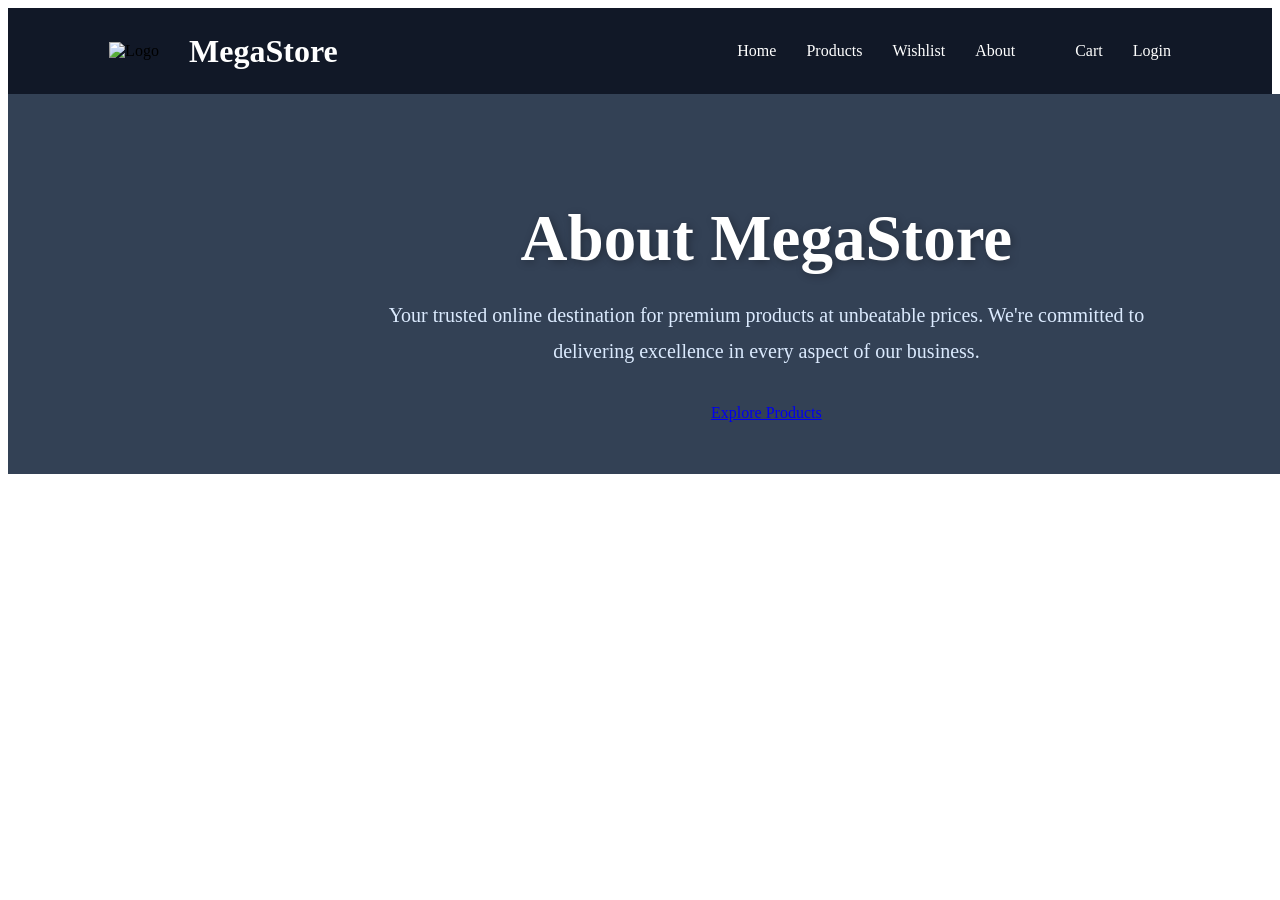
==== pages/about.html @ d9090985 "hero content add" ====
<!DOCTYPE html>
<html>
<head>
  <title>About Page</title>
  <link rel="stylesheet" href="./../css/header.css">
  <link rel="stylesheet" href="./../css/about.css">
</head>
<body>
     <!-- header -->
  <header>
    <nav class="navbar">
      <div class="logo">
        <img src="./../images/logo.png" alt="Logo" class="logo-img" />
        <a href="./../index.html">MegaStore</a>
      </div>

      <ul class="nav-links">
        <li><a href="./../index.html">Home</a></li>
        <li><a href="#">Products</a></li>
        <li><a href="#">Wishlist</a></li>
        <li><a href="./about.html">About</li>
        <li><a href="#">Cart</a></li>
        <li><a href="#">Login</a></li>
      </ul>

      <div class="menu-btn" onclick="toggleMenu()">
        <img src="./../images/menu.png" alt="menu" />
      </div>
  </header>

   <!-- About Hero Section -->
<section class="hero">
    <div class="hero-content">
        <h1>About MegaStore</h1>

        <p>
            Your trusted online destination for premium products at unbeatable
            prices. We're committed to delivering excellence in every aspect
            of our business.
        </p>

        <a href="#" class="hero-btn">Explore Products</a>
    </div>
</section>

</body>
</html>
---- css/header.css ----
header
.navbar {
    display: flex;
    justify-content: space-between;
    align-items: center;
    padding: 18px 8%;
    background-color: #111827;
    position: sticky;
    top: 0;
    z-index: 1000;
}

.logo {
    display: flex;
    align-items: center;
    gap: 10px;
}

.logo-img {
    width: 70px;
    height: auto;
    object-fit: contain;
    display: block;
}

.logo a {
    text-decoration: none;
    color: white;
    font-size: 2rem;
    font-weight: bold;
    line-height: 1;
}

.nav-links {
    display: flex;
    list-style: none;
    gap: 30px;
}

.nav-links a {
    text-decoration: none;
    color: white;
    font-size: 1rem;
    transition: 0.3s;
}

.nav-links a:hover {
    color: #3b82f6;
}

.menu-btn {
    display: none;
    cursor: pointer;
}

.menu-btn img {
    width: 32px;
    height: 32px;
    object-fit: contain;
}

@media(max-width:768px) {

    .menu-btn {
        display: block;
    }

    .nav-links {
        position: absolute;
        top: 75px;
        left: 0;
        width: 100%;
        background: #111827;
        flex-direction: column;
        align-items: center;
        gap: 20px;
        padding: 20px 0;
        display: none;
    }

    .nav-links.active {
        /* display: flex; */
        display: flex !important;
}
}
---- css/about.css ----
/* About Page Specific Styles */
 .about-hero {
   background: linear-gradient(135deg, #1e293b, #3b82f6);
   color: white;
   /* padding: 100px 8%; */
   padding: 120px 8% 100px;
   text-align: center;
 }

 /* Hero Section */
.hero{
    min-height: 380px;
    width: 100%;
    display: flex;
    justify-content: center;
    align-items: center;
    text-align: center;
    padding: 0 10%;

    background: #334155;
    color: #fff;
}
/* Hero Content */
.hero-content{
    max-width: 800px;
}

.hero-content h1{
    font-size: 65px;
    font-weight: 700;
    margin-bottom: 20px;
    line-height: 1.2;
    text-shadow: 2px 2px 8px rgba(0,0,0,0.3);
}

.hero-content p{
    font-size: 20px;
    line-height: 1.8;
    color: #dbeafe;
    margin-bottom: 35px;
}
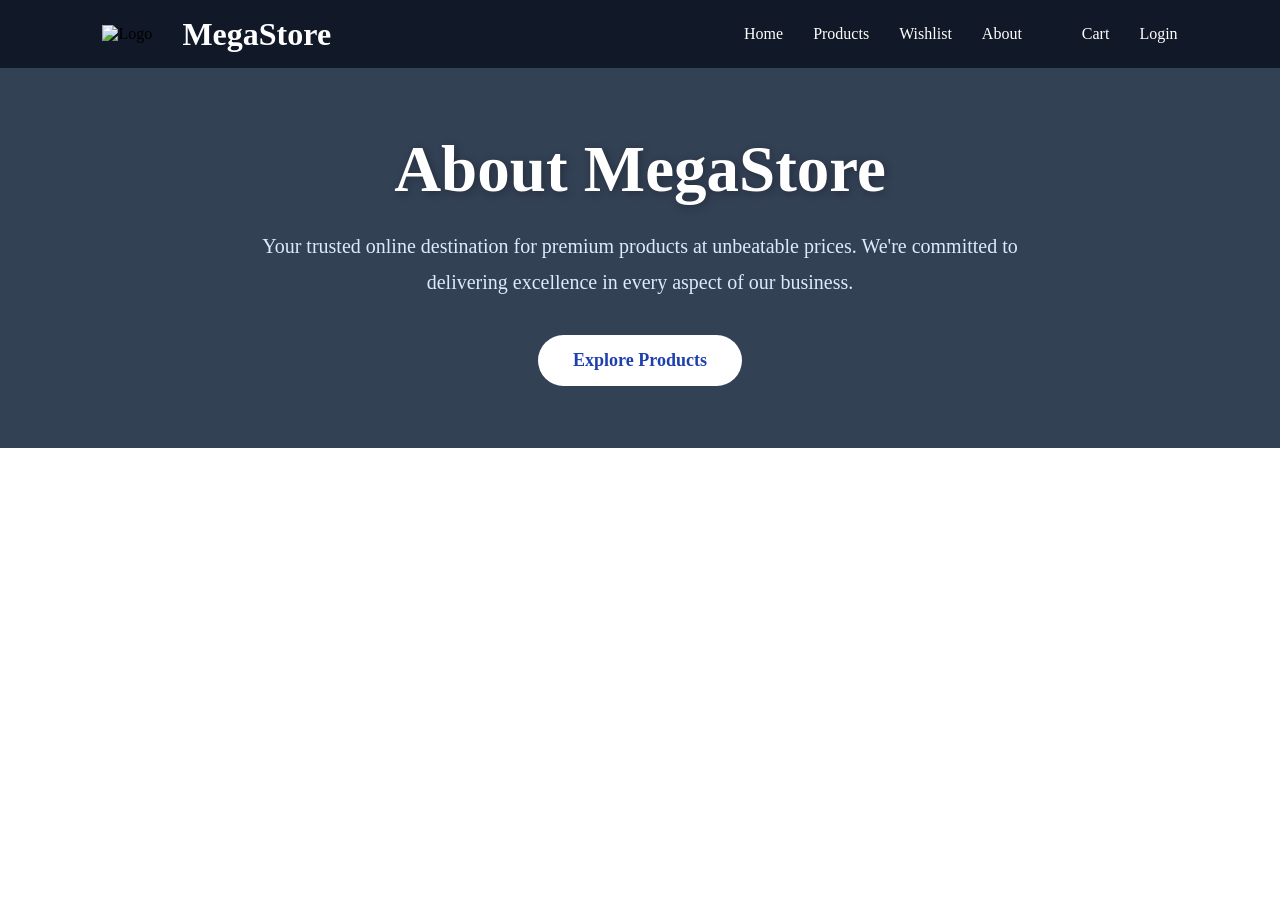
==== commit 349d5497: "adjust hero box" ====
--- a/pages/about.html
+++ b/pages/about.html
@@ -2,7 +2,7 @@
 <html>
 <head>
   <title>About Page</title>
-  <link rel="stylesheet" href="./../css/header.css">
+  <link rel="stylesheet" href="./../css/style.css">
   <link rel="stylesheet" href="./../css/about.css">
 </head>
 <body>
--- a/css/style.css
+++ b/css/style.css
@@ -0,0 +1,571 @@
+* {
+    margin: 0;
+    padding: 0;
+    box-sizing: border-box;
+}
+
+header .navbar {
+    display: flex;
+    justify-content: space-between;
+    align-items: center;
+    padding: 18px 8%;
+    background-color: #111827;
+    position: sticky;
+    top: 0;
+    z-index: 1000;
+}
+
+.logo {
+    display: flex;
+    align-items: center;
+    gap: 10px;
+}
+
+.logo-img {
+    width: 70px;
+    height: auto;
+    object-fit: contain;
+    display: block;
+}
+
+.nav-links a:hover {
+    color: #3b82f6;
+}
+
+.menu-btn {
+    display: none;
+    cursor: pointer;
+}
+
+.menu-btn img {
+    width: 32px;
+    height: 32px;
+    object-fit: contain;
+}
+
+.logo a {
+    text-decoration: none;
+    color: white;
+    font-size: 2rem;
+    font-weight: bold;
+    line-height: 1;
+}
+
+.nav-links {
+    display: flex;
+    list-style: none;
+    gap: 30px;
+}
+
+.nav-links a {
+    text-decoration: none;
+    color: white;
+    font-size: 1rem;
+    transition: 0.3s;
+}
+
+/* responsive */
+@media(max-width:768px) {
+
+    .menu-btn {
+        display: block;
+    }
+
+    .nav-links {
+        position: absolute;
+        top: 75px;
+        left: 0;
+        width: 100%;
+        background: #111827;
+        flex-direction: column;
+        align-items: center;
+        gap: 20px;
+        padding: 20px 0;
+        display: none;
+    }
+
+    .nav-links.active {
+        display: flex !important;
+    }
+}
+
+/* img slide */
+.slider {
+    position: relative;
+    width: 100%;
+    height: 85vh;
+    overflow: hidden;
+}
+
+.slide {
+    position: absolute;
+    width: 100%;
+    height: 100%;
+    opacity: 0;
+    transition: opacity 0.8s ease-in-out;
+}
+
+.slide.active {
+    opacity: 1;
+}
+
+.slide img {
+    width: 100%;
+    height: 100%;
+    object-fit: cover;
+}
+
+.slide::before {
+    content: "";
+    position: absolute;
+    top: 0;
+    left: 0;
+    width: 100%;
+    height: 100%;
+    background: rgba(0, 0, 0, 0.5);
+    z-index: 1;
+}
+
+.slide-content{
+    z-index: 2;
+}
+
+.prev,
+.next {
+    position: absolute;
+    top: 50%;
+    transform: translateY(-50%);
+    width: 55px;
+    height: 55px;
+    border: none;
+    border-radius: 50%;
+    background: rgba(0, 0, 0, 0.5);
+    color: white;
+    font-size: 24px;
+    cursor: pointer;
+    z-index: 100;
+}
+
+.prev {
+    left: 20px;
+}
+
+.next {
+    right: 20px;
+}
+.prev:hover,
+.next:hover {
+    background: rgba(0, 0, 0, 0.8);
+}
+
+.slide-content {
+    position: absolute;
+    top: 50%;
+    left: 50%;
+    transform: translate(-50%, -50%);
+    text-align: center;
+    color: white;
+    z-index: 100;
+    width: 80%;
+}
+/* constant content on slider */
+.slide-content h1 {
+    font-size: 4rem;
+    margin-bottom: 20px;
+}
+
+.slide-content p {
+    font-size: 1.5rem;
+    margin-bottom: 25px;
+}
+
+.slide-content button {
+    padding: 15px 35px;
+    border: none;
+    border-radius: 40px;
+    background: #1877f2;
+    color: white;
+    font-size: 1.1rem;
+    font-weight: bold;
+    cursor: pointer;
+}
+
+/* categories section */
+.categories {
+    padding: 80px 8%;
+    background-color: #f8fafc;
+}
+.section-title {
+    text-align: center;
+    font-size: 2.5rem;
+    margin-bottom: 50px;
+    color: #1e293b;
+}
+
+.category-container {
+    display: grid;
+    grid-template-columns: repeat(auto-fit, minmax(180px, 1fr));
+    gap: 25px;
+}
+
+.category-icon{
+    width: 70px;
+    height: 70px;
+    object-fit: contain;
+    margin-bottom: 15px;
+}
+
+.category-card{
+    background: white;
+    padding: 25px;
+    text-align: center;
+    border-radius: 15px;
+    box-shadow: 0 4px 15px rgba(0,0,0,0.1);
+    transition: 0.3s;
+}
+
+.category-card:hover{
+    transform: translateY(-10px);
+}
+
+.category-card h3 {
+    color: #334155;
+}
+/* featured products section */
+.featured-products {
+    padding: 80px 8%;
+}
+
+.products-container {
+    display: grid;
+    grid-template-columns: repeat(auto-fit, minmax(250px, 1fr));
+    gap: 30px;
+}
+
+.product-card {
+    background: white;
+    border-radius: 15px;
+    overflow: hidden;
+    text-align: center;
+    box-shadow: 0 5px 15px rgba(0, 0, 0, 0.1);
+    transition: 0.3s;
+}
+.product-card:hover {
+    transform: translateY(-10px);
+}
+
+.product-card img {
+    width: 100%;
+    height: 250px;
+    object-fit: cover;
+    cursor: pointer;
+}
+
+.product-card h3 {
+    margin: 15px 0;
+}
+.price {
+    color: #2563eb;
+    font-size: 1.2rem;
+    font-weight: bold;
+}
+
+.product-card button {
+    margin: 15px 0 20px;
+    padding: 10px 25px;
+    border: none;
+    background: #2563eb;
+    color: white;
+    border-radius: 25px;
+    cursor: pointer;
+}
+/* offer banner */
+.offer-banner {
+    margin: 80px 8%;
+    padding: 80px 20px;
+    border-radius: 20px;
+    background: linear-gradient(135deg, #111827, #1f2937);
+    text-align: center;
+    color: white;
+}
+
+.offer-content h2 {
+    font-size: 3rem;
+    margin-bottom: 15px;
+}
+
+.offer-content p {
+    font-size: 1.3rem;
+    margin-bottom: 25px;
+}
+.offer-content button {
+    padding: 14px 35px;
+    border: none;
+    border-radius: 30px;
+    background: white;
+    color: #2563eb;
+    font-weight: bold;
+    cursor: pointer;
+    font-size: 1rem;
+    transition: all 0.3s ease;
+}
+
+.offer-content button:hover {
+    background: #2563eb;
+    color: white;
+    transform: translateY(-5px);
+    box-shadow: 0 10px 25px rgba(0, 0, 0, 0.3);
+}
+/* features section */
+.features {
+    padding: 80px 8%;
+    background-color: #f8fafc;
+}
+
+.section-title {
+    text-align: center;
+    font-size: 2.5rem;
+    margin-bottom: 50px;
+    color: #1e293b;
+}
+
+.features-container {
+    display: grid;
+    grid-template-columns: repeat(auto-fit, minmax(250px, 1fr));
+    gap: 25px;
+}
+
+.feature-card {
+    background: white;
+    padding: 30px;
+    border-radius: 15px;
+    text-align: center;
+    box-shadow: 0 5px 15px rgba(0, 0, 0, 0.08);
+    transition: 0.3s ease;
+}
+
+.feature-card:hover {
+    transform: translateY(-10px);
+    box-shadow: 0 10px 25px rgba(0, 0, 0, 0.15);
+}
+
+.feature-icon {
+    width: 60px;
+    height: 60px;
+    object-fit: contain;
+    margin-bottom: 15px;
+}
+
+.feature-card h3 {
+    margin-bottom: 10px;
+    color: #1e293b;
+    font-size: 1.3rem;
+}
+
+.feature-card p {
+    color: #64748b;
+    line-height: 1.6;
+}
+/* review section */
+.reviews {
+    padding: 80px 8%;
+    background: white;
+}
+
+.reviews-container {
+    display: grid;
+    grid-template-columns: repeat(auto-fit, minmax(300px, 1fr));
+    gap: 25px;
+}
+
+.review-card {
+    background: #f8fafc;
+    padding: 30px;
+    border-radius: 15px;
+    text-align: center;
+    transition: 0.3s;
+}
+
+.review-card:hover {
+    transform: translateY(-10px);
+}
+
+.review-card img {
+    width: 80px;
+    height: 80px;
+    border-radius: 50%;
+    object-fit: cover;
+    margin-bottom: 15px;
+}
+
+.review-card h3 {
+    margin-bottom: 10px;
+}
+
+.stars {
+    margin: 15px 0;
+}
+
+.stars img {
+    width: 100px;
+    height: auto;
+}
+
+.review-card p {
+    color: #64748b;
+    line-height: 1.6;
+}
+/* newsletter */
+.newsletter {
+    padding: 80px 8%;
+    text-align: center;
+    background: #111827;
+    color: white;
+    padding: 80px 8%;
+    border-bottom: 1px solid #374151;
+}
+
+.newsletter h2 {
+    font-size: 2.5rem;
+    margin-bottom: 15px;
+}
+
+.newsletter p {
+    margin-bottom: 30px;
+    color: #d1d5db;
+}
+
+.newsletter-box {
+    display: flex;
+    justify-content: center;
+    gap: 10px;
+    flex-wrap: wrap;
+}
+
+.newsletter-box input {
+    width: 350px;
+    padding: 15px;
+    border: none;
+    border-radius: 30px;
+    outline: none;
+}
+
+.newsletter-box button {
+    padding: 15px 30px;
+    border: none;
+    border-radius: 30px;
+    background: #2563eb;
+    color: white;
+    cursor: pointer;
+    transition: 0.3s;
+}
+
+.newsletter-box button:hover {
+    background: #1d4ed8;
+    transform: scale(1.05);
+}
+/* frequently asked questions */
+.faq {
+    padding: 80px 8%;
+    background: #f8fafc;
+}
+
+.faq-container {
+    max-width: 900px;
+    margin: auto;
+}
+
+.faq-item {
+    margin-bottom: 15px;
+    background: white;
+    border-radius: 10px;
+    overflow: hidden;
+    box-shadow: 0 3px 10px rgba(0, 0, 0, 0.08);
+}
+
+.faq-question {
+    width: 100%;
+    padding: 20px;
+    border: none;
+    background: white;
+    text-align: left;
+    font-size: 18px;
+    font-weight: 600;
+    cursor: pointer;
+}
+
+.faq-answer {
+    max-height: 0;
+    overflow: hidden;
+    transition: max-height 0.4s ease;
+}
+
+.faq-answer p {
+    padding: 0 20px 20px;
+    color: #64748b;
+}
+/* footer */
+.footer {
+    background: #111827;
+    color: white;
+    padding-top: 60px;
+}
+
+.footer-logo{
+display: flex;
+    align-items: center;
+    gap: 10px;
+}
+
+.footer-logo-img{
+    width: 70px;
+    height: auto;
+    object-fit: contain;
+    display: block;
+}
+
+.footer-logo h2{
+    text-decoration: none;
+    color: white;
+    font-size: 24px;
+    font-weight: bold;
+    line-height: 1;
+}
+
+.footer-container {
+    width: 85%;
+    margin: auto;
+    display: grid;
+    grid-template-columns: repeat(auto-fit, minmax(220px, 1fr));
+    gap: 30px;
+}
+
+.footer-box h3 {
+    margin-bottom: 20px;
+}
+
+ .footer-box p ,
+.footer-box a { 
+    display: block;
+    color: #d1d5db;
+    text-decoration: none;
+    margin-bottom: 10px;
+    line-height: 1.7;
+}
+
+.footer-box a:hover {
+    color: #2563eb;
+}
+
+.footer-bottom {
+    text-align: center;
+    margin-top: 40px;
+    padding: 20px;
+    border-top: 1px solid #374151;
+}
+.contact-icon{
+    width: 18px;
+    height: 18px;
+    vertical-align: middle;
+    margin-right: 8px;
+}
--- a/css/about.css
+++ b/css/about.css
@@ -39,3 +39,63 @@
     color: #dbeafe;
     margin-bottom: 35px;
 }
+/* Button */
+.hero-btn{
+    display: inline-block;
+    padding: 15px 35px;
+    background: #fff;
+    color: #1e40af;
+    text-decoration: none;
+    border-radius: 40px;
+    font-size: 18px;
+    font-weight: 600;
+    transition: 0.3s ease;
+}
+
+.hero-btn:hover{
+    background: #2563eb;
+    color: white;
+    transform: translateY(-5px);
+    box-shadow: 0 10px 25px rgba(37,99,235,0.4);
+}
+      /* About Content Section */
+      .about-content{
+    background: #f8fafc;
+    padding: 80px 10%;
+}
+
+.about-section{
+    max-width: 1000px;
+    margin: auto;
+    background: #fff;
+    padding: 50px;
+    border-radius: 18px;
+    box-shadow: 0 8px 25px rgba(0,0,0,0.08);
+    text-align: center;
+}
+
+.about-section h2{
+    font-size: 45px;
+    color: #0f172a;
+    margin-bottom: 30px;
+    position: relative;
+    display: inline-block;
+}
+
+.about-section h2::after{
+    content: "";
+    position: absolute;
+    width: 70px;
+    height: 4px;
+    background: #2563eb;
+    left: 50%;
+    bottom: -12px;
+    transform: translateX(-50%);
+    border-radius: 5px;
+}
+
+.about-text{
+    font-size: 19px;
+    line-height: 1.9;
+    color: #475569;
+}
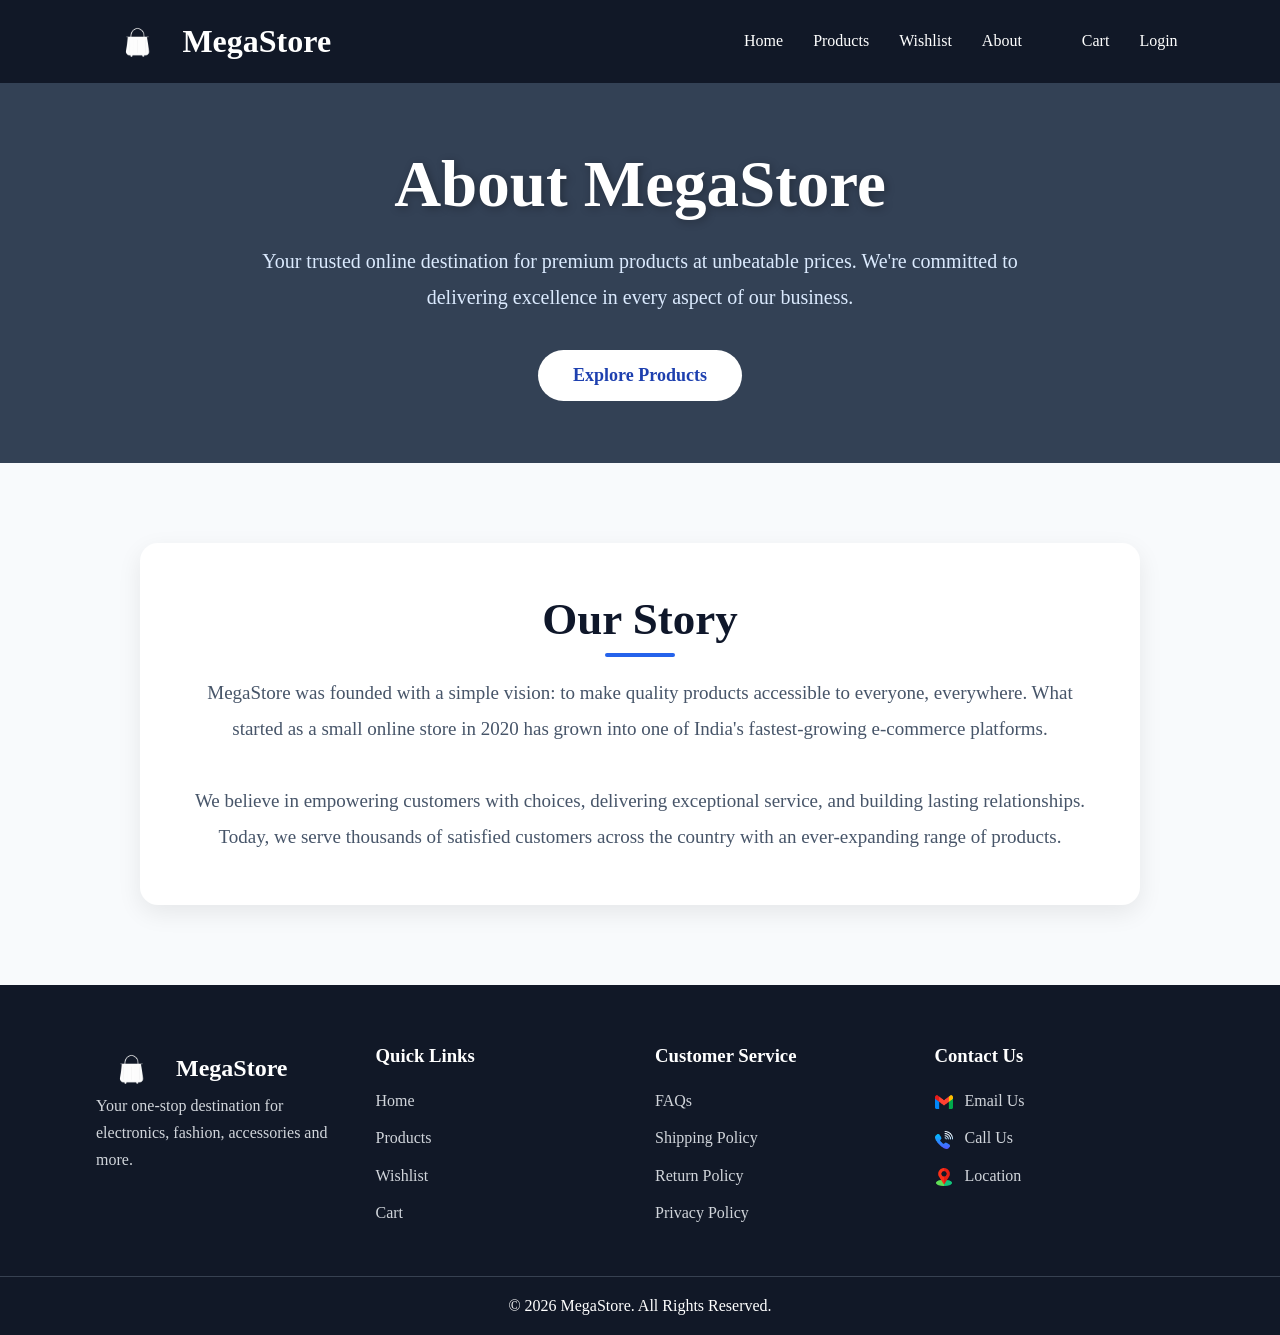
==== commit 751acd01: "Merge branch 'PratikshaShinde21:main' into main" ====
--- a/pages/about.html
+++ b/pages/about.html
@@ -2,8 +2,9 @@
 <html>
 <head>
   <title>About Page</title>
-  <link rel="stylesheet" href="./../css/style.css">
   <link rel="stylesheet" href="./../css/about.css">
+  <link rel="stylesheet" href="./../css/header.css">
+  <link rel="stylesheet" href="./../css/footer.css">
 </head>
 <body>
      <!-- header -->
@@ -43,5 +44,74 @@
     </div>
 </section>
 
+    <!-- About Content -->
+    <section class="about-content">
+      <div class="about-section">
+        <h2>Our Story</h2>
+        <p class="about-text">
+          MegaStore was founded with a simple vision: to make quality products accessible to everyone, everywhere. What started as a small online store in 2020 has grown into one of India's fastest-growing e-commerce platforms. 
+          <br><br>
+          We believe in empowering customers with choices, delivering exceptional service, and building lasting relationships. Today, we serve thousands of satisfied customers across the country with an ever-expanding range of products.
+        </p>
+      </div>
+    </section>
+
+
+     <!-- footer -->
+    <footer class="footer">
+      <div class="footer-container">
+        <div class="footer-box">
+          <div class="footer-logo">
+            <img src="./../images/logo.png" alt="Logo" class="footer-logo-img" />
+            <h2>MegaStore</h2>
+          </div>
+          <p>
+            Your one-stop destination for electronics, fashion, accessories and
+            more.
+          </p>
+        </div>
+
+        <div class="footer-box">
+          <h3>Quick Links</h3>
+
+          <a href="./../index.html">Home</a>
+          <a href="./products.html">Products</a>
+          <a href="./wishlist.html">Wishlist</a>
+          <a href="./cart.html">Cart</a>
+        </div>
+
+        <div class="footer-box">
+          <h3>Customer Service</h3>
+
+          <a href="#">FAQs</a>
+          <a href="#">Shipping Policy</a>
+          <a href="#">Return Policy</a>
+          <a href="#">Privacy Policy</a>
+        </div>
+
+        <div class="footer-box">
+          <h3>Contact Us</h3>
+
+          <a href="mailto:pratikshashinde2622@gmail.com">
+            <img src="./../images/gmail.png" class="contact-icon" /> 
+             Email Us
+          </a>
+
+          <a href="tel:+919595527262">
+            <img src="./../images/phone.png" class="contact-icon" />
+             Call Us
+          </a>
+
+          <a href="https://maps.app.goo.gl/vdkeZXEgAPpNCxTE6" target="_blank">
+            <img src="./../images/location.png" class="contact-icon" />
+            Location
+          </a>
+        </div>
+      </div>
+
+      <div class="footer-bottom">
+        <p>© 2026 MegaStore. All Rights Reserved.</p>
+      </div>
+    </footer>
 </body>
 </html>
--- a/css/header.css
+++ b/css/header.css
@@ -0,0 +1,90 @@
+* {
+    margin: 0;
+    padding: 0;
+    box-sizing: border-box;
+}
+
+header .navbar {
+    display: flex;
+    justify-content: space-between;
+    align-items: center;
+    padding: 18px 8%;
+    background-color: #111827;
+    position: sticky;
+    top: 0;
+    z-index: 1000;
+}
+
+.logo {
+    display: flex;
+    align-items: center;
+    gap: 10px;
+}
+
+.logo-img {
+    width: 70px;
+    height: auto;
+    object-fit: contain;
+    display: block;
+}
+
+.nav-links a:hover {
+    color: #3b82f6;
+}
+
+.menu-btn {
+    display: none;
+    cursor: pointer;
+}
+
+.menu-btn img {
+    width: 32px;
+    height: 32px;
+    object-fit: contain;
+}
+
+.logo a {
+    text-decoration: none;
+    color: white;
+    font-size: 2rem;
+    font-weight: bold;
+    line-height: 1;
+}
+
+.nav-links {
+    display: flex;
+    list-style: none;
+    gap: 30px;
+}
+
+.nav-links a {
+    text-decoration: none;
+    color: white;
+    font-size: 1rem;
+    transition: 0.3s;
+}
+
+/* responsive */
+@media(max-width:768px) {
+
+    .menu-btn {
+        display: block;
+    }
+
+    .nav-links {
+        position: absolute;
+        top: 75px;
+        left: 0;
+        width: 100%;
+        background: #111827;
+        flex-direction: column;
+        align-items: center;
+        gap: 20px;
+        padding: 20px 0;
+        display: none;
+    }
+
+    .nav-links.active {
+        display: flex !important;
+    }
+}
--- a/css/footer.css
+++ b/css/footer.css
@@ -0,0 +1,65 @@
+/* footer */
+.footer {
+    background: #111827;
+    color: white;
+    padding-top: 60px;
+}
+
+.footer-logo{
+display: flex;
+    align-items: center;
+    gap: 10px;
+}
+
+.footer-logo-img{
+    width: 70px;
+    height: auto;
+    object-fit: contain;
+    display: block;
+}
+
+.footer-logo h2{
+    text-decoration: none;
+    color: white;
+    font-size: 24px;
+    font-weight: bold;
+    line-height: 1;
+}
+
+.footer-container {
+    width: 85%;
+    margin: auto;
+    display: grid;
+    grid-template-columns: repeat(auto-fit, minmax(220px, 1fr));
+    gap: 30px;
+}
+
+.footer-box h3 {
+    margin-bottom: 20px;
+}
+
+ .footer-box p ,
+.footer-box a { 
+    display: block;
+    color: #d1d5db;
+    text-decoration: none;
+    margin-bottom: 10px;
+    line-height: 1.7;
+}
+
+.footer-box a:hover {
+    color: #2563eb;
+}
+
+.footer-bottom {
+    text-align: center;
+    margin-top: 40px;
+    padding: 20px;
+    border-top: 1px solid #374151;
+}
+.contact-icon{
+    width: 18px;
+    height: 18px;
+    vertical-align: middle;
+    margin-right: 8px;
+}
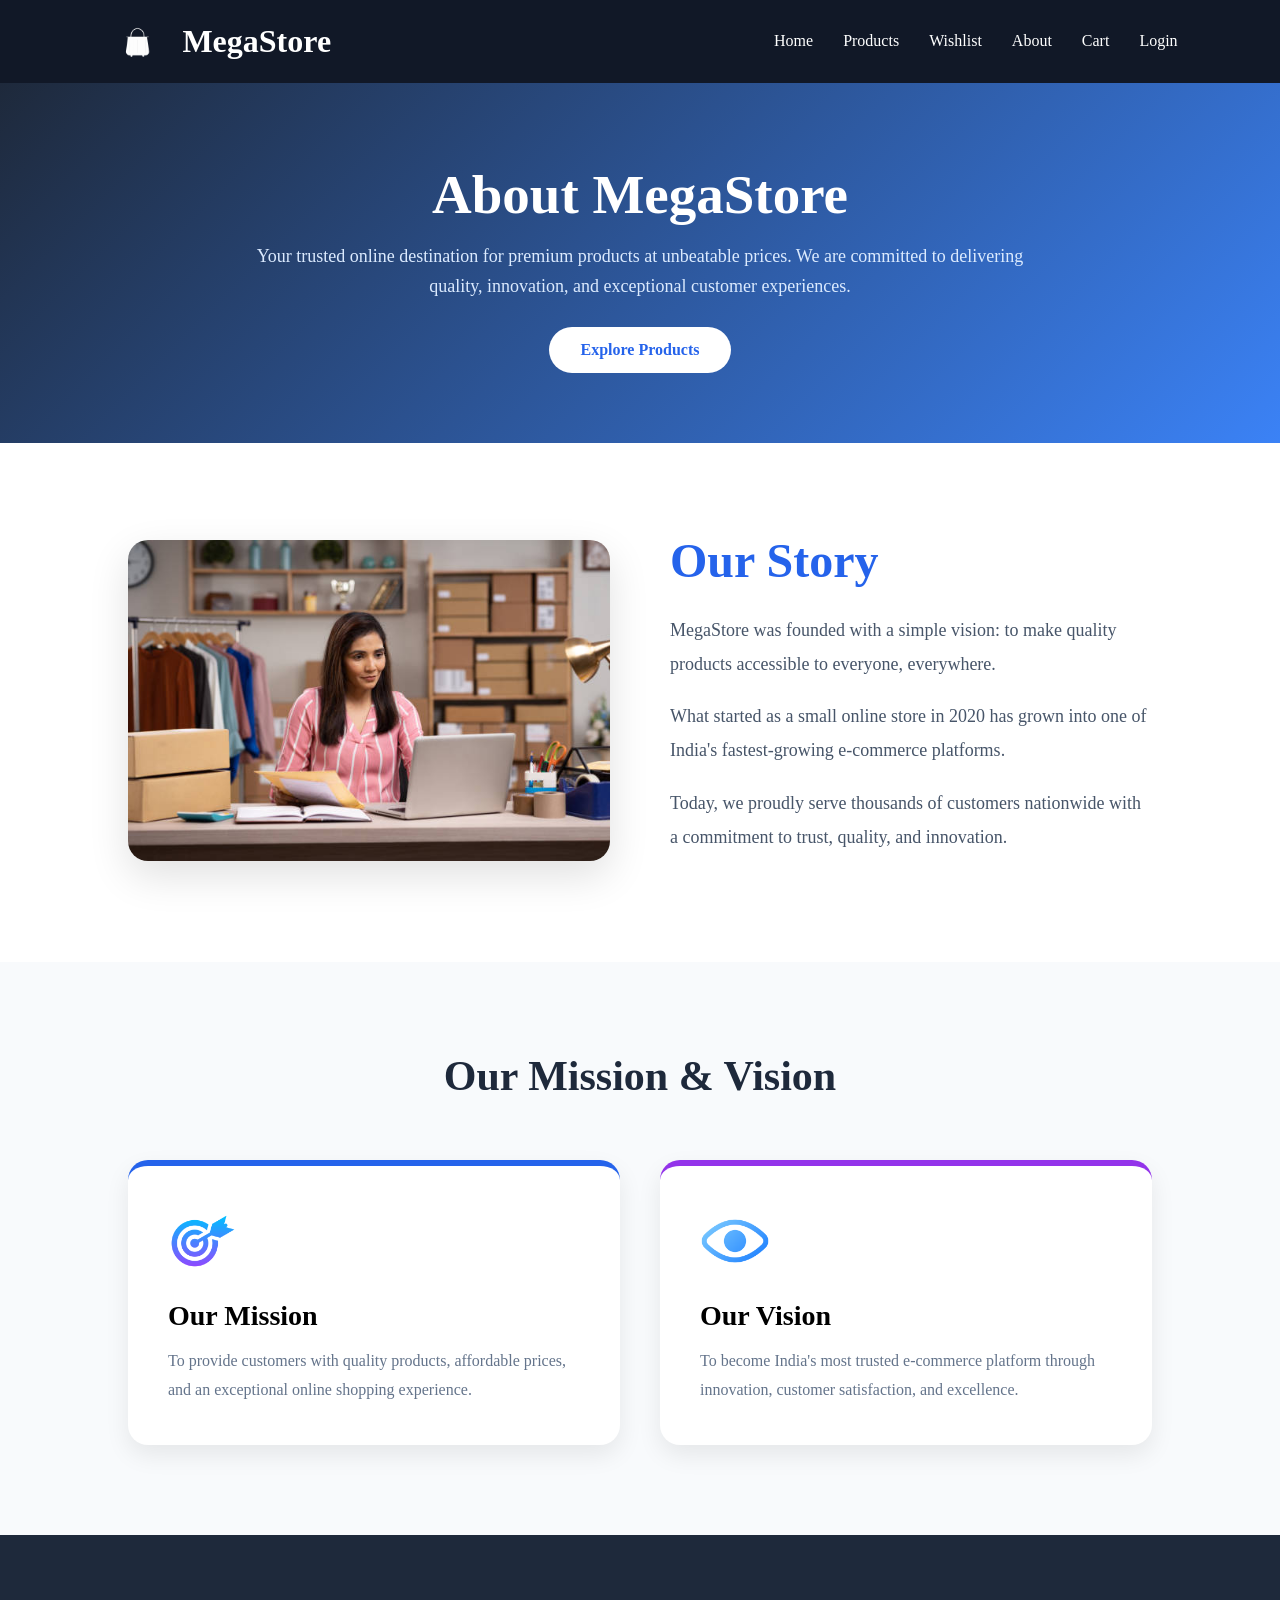
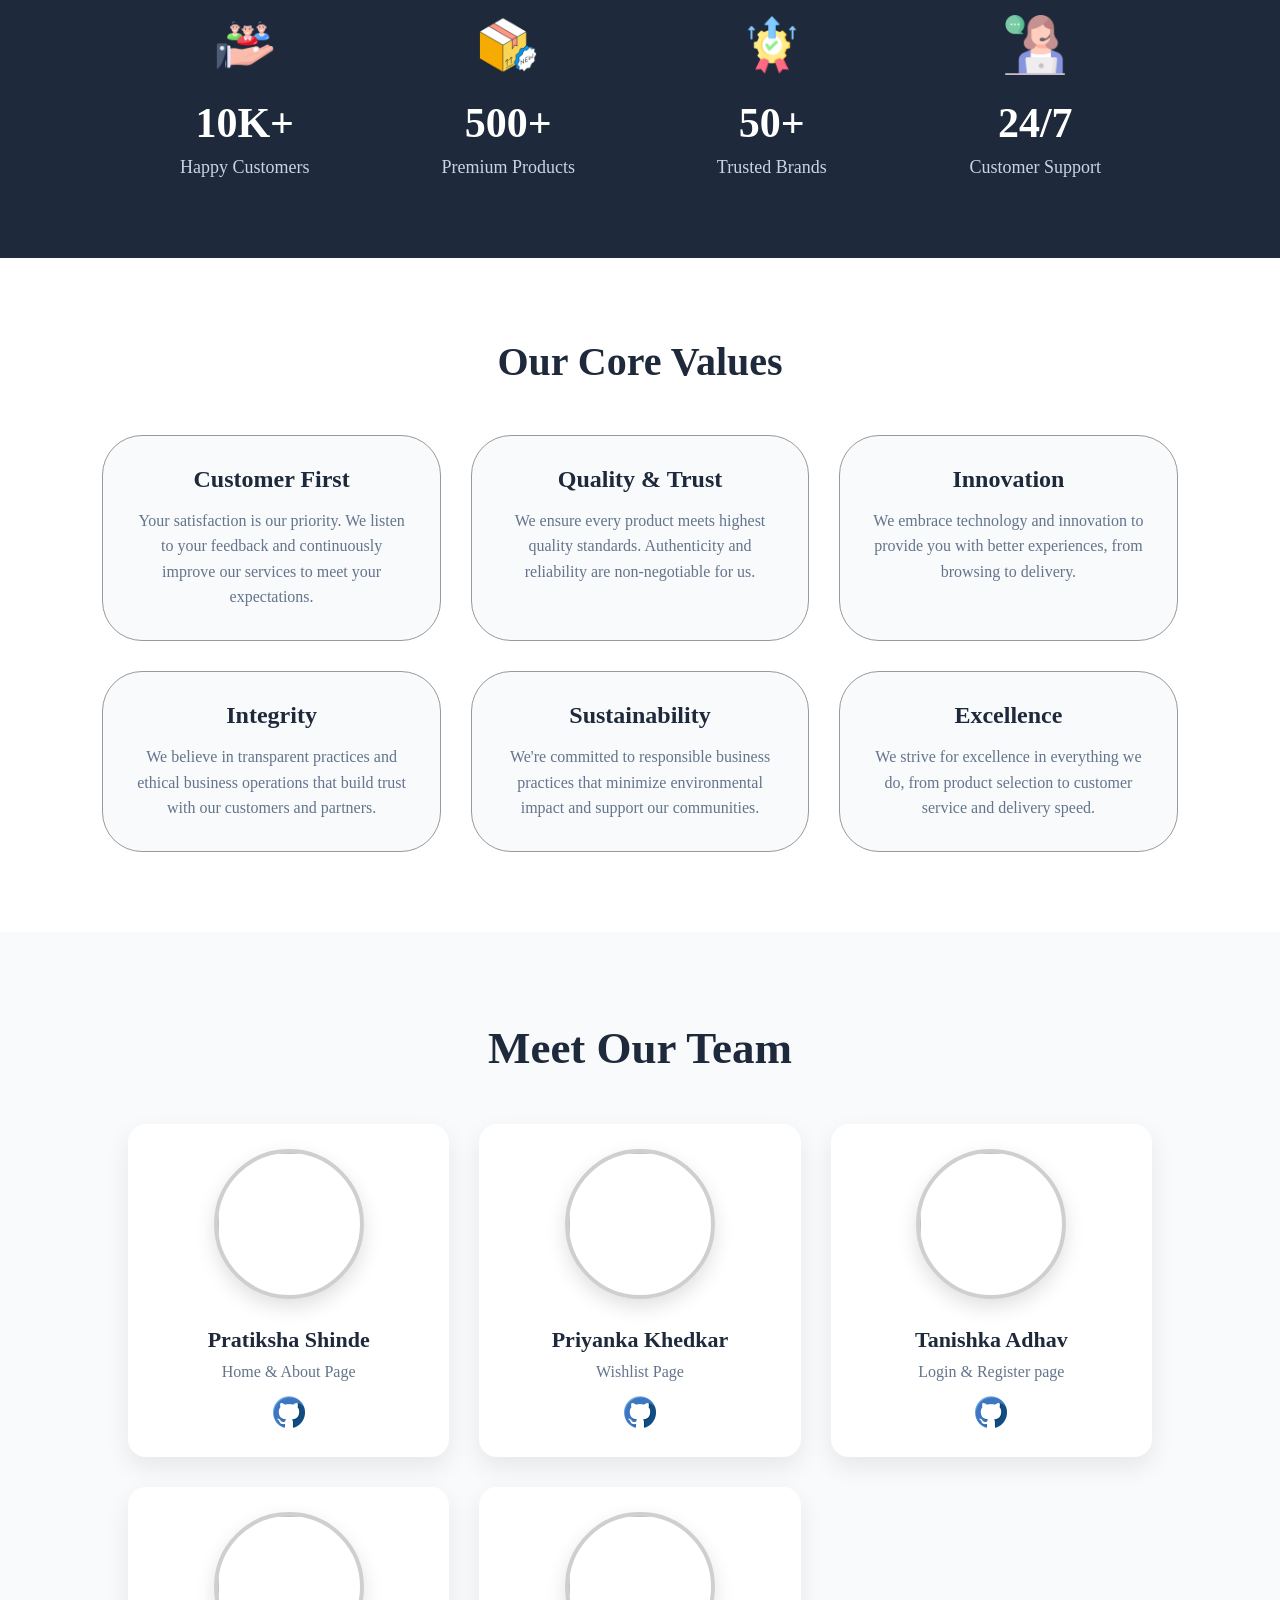
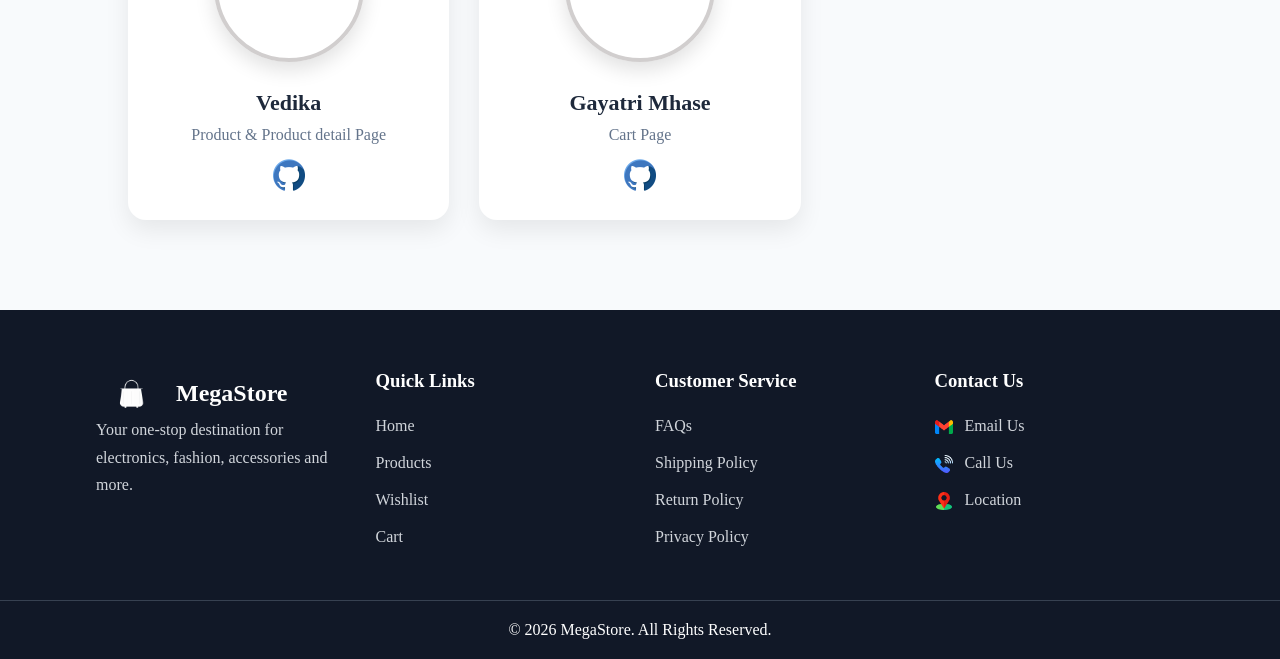
==== commit 0e68739a: "Merge branch 'main' of https://github.com/Gayatrimhase021/E-Commerce-Group-Project" ====
--- a/pages/about.html
+++ b/pages/about.html
@@ -17,11 +17,11 @@
 
       <ul class="nav-links">
         <li><a href="./../index.html">Home</a></li>
-        <li><a href="#">Products</a></li>
-        <li><a href="#">Wishlist</a></li>
-        <li><a href="./about.html">About</li>
-        <li><a href="#">Cart</a></li>
-        <li><a href="#">Login</a></li>
+        <li><a href="./product.html">Products</a></li>
+        <li><a href="./wishlist.html">Wishlist</a></li>
+        <li><a href="./about.html">About</a></li>
+        <li><a href="./cart.html">Cart</a></li>
+        <li><a href="./login.html">Login</a></li>
       </ul>
 
       <div class="menu-btn" onclick="toggleMenu()">
@@ -29,32 +29,271 @@
       </div>
   </header>
 
-   <!-- About Hero Section -->
-<section class="hero">
+<!-- About Hero Section -->
+<section class="about-hero">
+
     <div class="hero-content">
         <h1>About MegaStore</h1>
 
         <p>
-            Your trusted online destination for premium products at unbeatable
-            prices. We're committed to delivering excellence in every aspect
-            of our business.
+            Your trusted online destination for premium products at unbeatable prices.
+            We are committed to delivering quality, innovation, and exceptional customer experiences.
         </p>
 
-        <a href="#" class="hero-btn">Explore Products</a>
-    </div>
-</section>
-
-    <!-- About Content -->
-    <section class="about-content">
-      <div class="about-section">
+        <a href="./products.html" class="hero-btn">
+            Explore Products
+        </a>
+    </div>
+
+</section>
+
+
+<!-- Our Story Section -->
+
+<section class="story-section">
+
+    <div class="story-image">
+
+        <img src="./../images/story.jpg" alt="Our Story">
+
+    </div>
+
+    <div class="story-content">
+
         <h2>Our Story</h2>
-        <p class="about-text">
-          MegaStore was founded with a simple vision: to make quality products accessible to everyone, everywhere. What started as a small online store in 2020 has grown into one of India's fastest-growing e-commerce platforms. 
-          <br><br>
-          We believe in empowering customers with choices, delivering exceptional service, and building lasting relationships. Today, we serve thousands of satisfied customers across the country with an ever-expanding range of products.
+
+        <p>
+            MegaStore was founded with a simple vision: to make quality products
+            accessible to everyone, everywhere.
         </p>
+
+        <p>
+            What started as a small online store in 2020 has grown into one of
+            India's fastest-growing e-commerce platforms.
+        </p>
+
+        <p>
+            Today, we proudly serve thousands of customers nationwide with a
+            commitment to trust, quality, and innovation.
+        </p>
+
+    </div>
+
+</section>
+
+<!-- mission and vission -->
+<section class="mission-section">
+
+    <h2>Our Mission & Vision</h2>
+
+    <div class="mission-container">
+
+        <!-- Mission -->
+
+        <div class="mission-box">
+
+            <img src="./../images/mission.png" alt="Mission" class="mv-icon">
+
+            <h3>Our Mission</h3>
+
+            <p>
+                To provide customers with quality products, affordable prices,
+                and an exceptional online shopping experience.
+            </p>
+
+        </div>
+
+        <!-- Vision -->
+
+        <div class="vision-box">
+
+            <img src="./../images/vision.png" alt="Vision" class="mv-icon">
+
+            <h3>Our Vision</h3>
+
+            <p>
+                To become India's most trusted e-commerce platform through
+                innovation, customer satisfaction, and excellence.
+            </p>
+
+        </div>
+
+    </div>
+
+</section>
+
+      <!-- Statistics -->
+<section class="stats">
+
+    <div class="stat-box">
+
+        <img src="./../images/customers.png" alt="Customers">
+
+        <h2>10K+</h2>
+
+        <p>Happy Customers</p>
+
+    </div>
+
+    <div class="stat-box">
+
+        <img src="./../images/product.png" alt="Products">
+
+        <h2>500+</h2>
+
+        <p>Premium Products</p>
+
+    </div>
+
+    <div class="stat-box">
+
+        <img src="./../images/brand.png" alt="Brands">
+
+        <h2>50+</h2>
+
+        <p>Trusted Brands</p>
+
+    </div>
+
+    <div class="stat-box">
+
+        <img src="./../images/support.png" alt="Support">
+
+        <h2>24/7</h2>
+
+        <p>Customer Support</p>
+
+    </div>
+
+</section>
+
+    <!-- Our Values -->
+    <section class="values">
+      <h2>Our Core Values</h2>
+      <div class="values-grid">
+        <div class="value-card">
+          <h3>Customer First</h3>
+          <p>Your satisfaction is our priority. We listen to your feedback and continuously improve our services to meet your expectations.</p>
+        </div>
+
+        <div class="value-card">
+          <h3>Quality & Trust</h3>
+          <p>We ensure every product meets highest quality standards. Authenticity and reliability are non-negotiable for us.</p>
+        </div>
+
+        <div class="value-card">
+          <h3>Innovation</h3>
+          <p>We embrace technology and innovation to provide you with better experiences, from browsing to delivery.</p>
+        </div>
+
+        <div class="value-card">
+          <h3>Integrity</h3>
+          <p>We believe in transparent practices and ethical business operations that build trust with our customers and partners.</p>
+        </div>
+
+        <div class="value-card">
+          <h3>Sustainability</h3>
+          <p>We're committed to responsible business practices that minimize environmental impact and support our communities.</p>
+        </div>
+
+        <div class="value-card">
+          <h3>Excellence</h3>
+          <p>We strive for excellence in everything we do, from product selection to customer service and delivery speed.</p>
+        </div>
       </div>
     </section>
+
+    <!-- Team Section -->
+<section class="team">
+
+    <h2>Meet Our Team</h2>
+
+    <div class="team-grid">
+
+        <!-- Member 1 -->
+        <div class="team-member">
+            <div class="member-image">
+                <img src="https://avatars.githubusercontent.com/u/237554624?v=4">
+            </div>
+
+            <div class="member-info">
+                <h3>Pratiksha Shinde</h3>
+                <p class="member-role"> Home & About Page</p>
+
+                <a href="https://github.com/PratikshaShinde21" target="_blank">
+                    <img src="./../images/github.png" alt="GitHub" class="github-icon">
+                </a>
+            </div>
+        </div>
+
+        <!-- Member 2 -->
+        <div class="team-member">
+            <div class="member-image">
+                <img src="https://avatars.githubusercontent.com/u/173941003?v=4">
+            </div>
+
+            <div class="member-info">
+                <h3>Priyanka Khedkar</h3>
+                <p class="member-role">Wishlist Page</p>
+
+                <a href="https://github.com/Priyankakhedkar10" target="_blank">
+                    <img src="./../images/github.png" alt="GitHub" class="github-icon">
+                </a>
+            </div>
+        </div>
+
+        <!-- Member 3 -->
+        <div class="team-member">
+            <div class="member-image">
+                <img src="https://avatars.githubusercontent.com/u/257543562?v=4">
+            </div>
+
+            <div class="member-info">
+                <h3>Tanishka Adhav</h3>
+                <p class="member-role">Login & Register page</p>
+
+                <a href="https://github.com/tanishkaadhav30" target="_blank">
+                    <img src="./../images/github.png" alt="GitHub" class="github-icon">
+                </a>
+            </div>
+        </div>
+
+        <!-- Member 4 -->
+        <div class="team-member">
+            <div class="member-image">
+                <img src="https://avatars.githubusercontent.com/u/137777541?v=4">
+            </div>
+
+            <div class="member-info">
+                <h3>Vedika</h3>
+                <p class="member-role">Product & Product detail Page</p>
+
+                <a href="https://github.com/vedika2554" target="_blank">
+                    <img src="./../images/github.png" alt="GitHub" class="github-icon">
+                </a>
+            </div>
+        </div>
+
+        <!-- Member 5 -->
+        <div class="team-member">
+            <div class="member-image">
+                <img src="https://avatars.githubusercontent.com/u/236081341?v=4">
+            </div>
+
+            <div class="member-info">
+                <h3>Gayatri Mhase</h3>
+                <p class="member-role">Cart Page</p>
+
+                <a href="https://github.com/Gayatrimhase021" target="_blank">
+                    <img src="./../images/github.png" alt="GitHub" class="github-icon">
+                </a>
+            </div>
+        </div>
+
+    </div>
+
+</section>
+    
 
 
      <!-- footer -->
--- a/css/about.css
+++ b/css/about.css
@@ -7,95 +7,323 @@
    text-align: center;
  }
 
- /* Hero Section */
-.hero{
-    min-height: 380px;
-    width: 100%;
-    display: flex;
-    justify-content: center;
-    align-items: center;
-    text-align: center;
-    padding: 0 10%;
-
-    background: #334155;
-    color: #fff;
-}
-/* Hero Content */
-.hero-content{
-    max-width: 800px;
-}
-
-.hero-content h1{
-    font-size: 65px;
-    font-weight: 700;
-    margin-bottom: 20px;
-    line-height: 1.2;
-    text-shadow: 2px 2px 8px rgba(0,0,0,0.3);
-}
-
-.hero-content p{
-    font-size: 20px;
-    line-height: 1.8;
-    color: #dbeafe;
-    margin-bottom: 35px;
-}
-/* Button */
-.hero-btn{
-    display: inline-block;
-    padding: 15px 35px;
-    background: #fff;
-    color: #1e40af;
-    text-decoration: none;
-    border-radius: 40px;
-    font-size: 18px;
-    font-weight: 600;
-    transition: 0.3s ease;
-}
-
-.hero-btn:hover{
-    background: #2563eb;
-    color: white;
-    transform: translateY(-5px);
-    box-shadow: 0 10px 25px rgba(37,99,235,0.4);
-}
-      /* About Content Section */
-      .about-content{
-    background: #f8fafc;
-    padding: 80px 10%;
-}
-
-.about-section{
-    max-width: 1000px;
-    margin: auto;
-    background: #fff;
-    padding: 50px;
-    border-radius: 18px;
-    box-shadow: 0 8px 25px rgba(0,0,0,0.08);
-    text-align: center;
-}
-
-.about-section h2{
-    font-size: 45px;
-    color: #0f172a;
-    margin-bottom: 30px;
-    position: relative;
-    display: inline-block;
-}
-
-.about-section h2::after{
-    content: "";
-    position: absolute;
-    width: 70px;
-    height: 4px;
-    background: #2563eb;
-    left: 50%;
-    bottom: -12px;
-    transform: translateX(-50%);
-    border-radius: 5px;
-}
-
-.about-text{
-    font-size: 19px;
-    line-height: 1.9;
-    color: #475569;
+ /* hero section */
+ .about-hero {
+   background: linear-gradient(135deg, #1e293b);
+   color: white;
+   text-align: center;
+   padding: 80px 10% 70px;
+ }
+
+ .hero-content {
+   max-width: 800px;
+   margin: auto;
+ }
+
+ .hero-content h1 {
+   font-size: 55px;
+   margin-bottom: 15px;
+ }
+
+ .hero-content p {
+   font-size: 18px;
+   line-height: 1.7;
+   color: #dbeafe;
+   margin-bottom: 25px;
+ }
+
+ .hero-btn {
+   display: inline-block;
+   padding: 14px 32px;
+   background: white;
+   color: #2563eb;
+   text-decoration: none;
+   border-radius: 40px;
+   font-weight: 600;
+   transition: .3s;
+ }
+
+ .hero-btn:hover {
+   transform: translateY(-5px);
+   background: #dbeafe;
+ }
+
+ /* STORY SECTION */
+ .story-section {
+   display: flex;
+   align-items: center;
+   justify-content: center;
+   gap: 60px;
+
+   padding: 90px 10%;
+
+   background: white;
+
+   flex-wrap: wrap;
+ }
+
+ .story-image {
+   flex: 1;
+   min-width: 320px;
+ }
+
+ .story-image img {
+   width: 100%;
+   border-radius: 20px;
+   box-shadow: 0 15px 40px rgba(0, 0, 0, .12);
+ }
+
+ .story-content {
+   flex: 1;
+   min-width: 320px;
+ }
+
+ .story-content h2 {
+   font-size: 48px;
+   color: #2563eb;
+   margin-bottom: 25px;
+   position: relative;
+ }
+
+ .story-content p {
+   font-size: 18px;
+   line-height: 1.9;
+   color: #475569;
+   margin-bottom: 18px;
+ }
+
+ /* mission section */
+ .mission-section {
+   padding: 90px 10%;
+   background: #f8fafc;
+ }
+
+ .mission-section h2 {
+   text-align: center;
+   font-size: 42px;
+   margin-bottom: 60px;
+   color: #1e293b;
+ }
+
+ .mission-container {
+   display: flex;
+   gap: 40px;
+   flex-wrap: wrap;
+ }
+
+ .mission-box,
+ .vision-box {
+
+   flex: 1;
+   min-width: 320px;
+
+   background: white;
+
+   padding: 40px;
+
+   border-radius: 20px;
+
+   box-shadow: 0 10px 25px rgba(0, 0, 0, .08);
+
+   transition: .35s;
+
+   position: relative;
+
+   overflow: hidden;
+ }
+
+ .mission-box {
+
+   border-top: 6px solid #2563eb;
+
+ }
+
+ .vision-box {
+
+   border-top: 6px solid #9333ea;
+
+ }
+
+ .mission-box:hover,
+ .vision-box:hover {
+
+   transform: translateY(-12px);
+
+   box-shadow: 0 20px 40px rgba(0, 0, 0, .15);
+
+ }
+
+ .mv-icon {
+
+   width: 70px;
+
+   margin-bottom: 20px;
+
+ }
+
+ .mission-box h3,
+ .vision-box h3 {
+
+   font-size: 28px;
+
+   margin-bottom: 15px;
+
+ }
+
+ .mission-box p,
+ .vision-box p {
+
+   line-height: 1.8;
+
+   color: #64748b;
+
+ }
+
+ /* statatics */
+ .stats {
+
+   background: #1e293b;
+
+   color: white;
+
+   display: grid;
+
+   grid-template-columns: repeat(auto-fit, minmax(220px, 1fr));
+
+   gap: 30px;
+
+   padding: 80px 10%;
+
+   text-align: center;
+
+ }
+
+ .stat-box img {
+
+   width: 60px;
+
+   margin-bottom: 20px;
+
+ }
+
+ .stat-box h2 {
+
+   font-size: 42px;
+
+   margin-bottom: 10px;
+
+ }
+
+ .stat-box p {
+
+   color: #cbd5e1;
+
+   font-size: 18px;
+
+ }
+
+ /* Values Section */
+ .values {
+   padding: 80px 8%;
+
+ }
+
+ .values h2 {
+   text-align: center;
+   font-size: 2.5rem;
+   margin-bottom: 50px;
+   color: #1e293b;
+ }
+
+ .values-grid {
+   display: grid;
+   grid-template-columns: repeat(auto-fit, minmax(250px, 1fr));
+   gap: 30px;
+ }
+
+ .value-card {
+   background: #f8fafc;
+   padding: 30px;
+   border-radius: 40px;
+   text-align: center;
+   border: 1px solid rgb(154, 153, 153);
+   transition: 0.3s;
+ }
+
+ .value-card:hover {
+   transform: translateY(-10px);
+   box-shadow: 0 10px 25px rgba(0, 0, 0, 0.1);
+ }
+
+ .value-card h3 {
+   color: #1e293b;
+   margin-bottom: 15px;
+   font-size: 1.5rem;
+ }
+
+ .value-card p {
+   color: #64748b;
+   line-height: 1.6;
+ }
+
+ .team{
+    padding:90px 10%;
+    background:#f8fafc;
+    text-align:center;
+}
+
+.team h2{
+    font-size:45px;
+    color:#1e293b;;
+    margin-bottom:50px;
+}
+
+.team-grid{
+    display:grid;
+    grid-template-columns:repeat(auto-fit,minmax(240px,1fr));
+    gap:30px;
+}
+
+.team-member{
+    background:#fff;
+    border-radius:18px;
+    padding:25px;
+    box-shadow:0 10px 25px rgba(0,0,0,.08);
+    transition:.3s;
+}
+
+.team-member:hover{
+    transform:translateY(-8px);
+}
+
+.member-image img{
+    width:150px;
+    height:150px;
+    border-radius:50%;
+    object-fit:cover;
+    border:4px solid #d1cece;
+    box-shadow:0 8px 20px rgba(0,0,0,.12);
+}
+
+.member-info h3{
+    margin-top:20px;
+    font-size:22px;
+    color:#1e293b;
+}
+
+.member-role{
+    color:#64748b;
+    margin:10px 0 15px;
+    font-size:16px;
+}
+
+.github-icon{
+    width:32px;
+    height:32px;
+    transition:.3s;
+    cursor:pointer;
+}
+
+.github-icon:hover{
+    transform:scale(1.2);
 }
